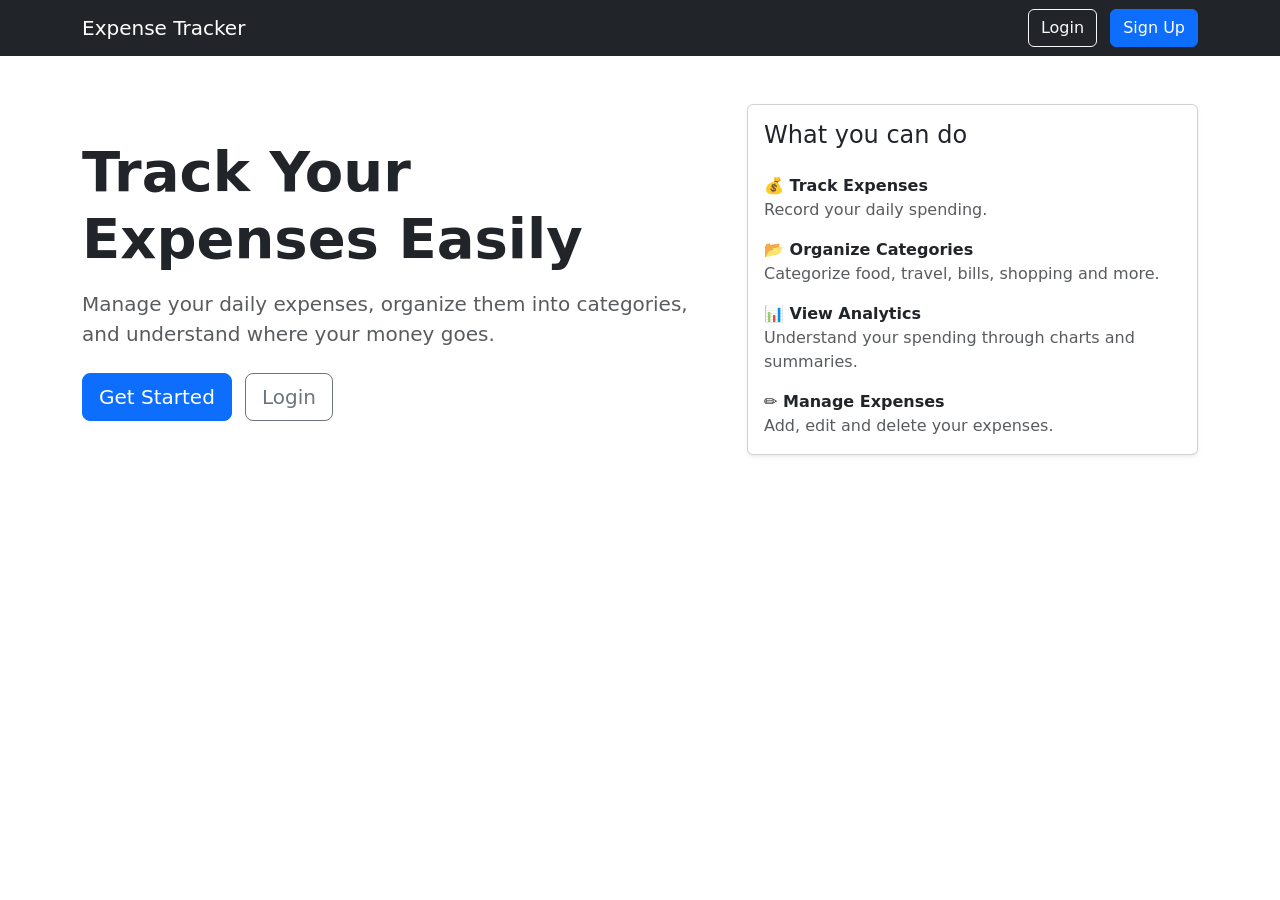
==== templates/index.html @ 5bdf1053 "Initial expense tracker application" ====
<!DOCTYPE html>
<html lang="en">

<head>

    <meta charset="UTF-8">

    <meta
        name="viewport"
        content="width=device-width, initial-scale=1.0"
    >

    <title>Personal Expense Tracker</title>

    <link
        href="https://cdn.jsdelivr.net/npm/bootstrap@5.3.3/dist/css/bootstrap.min.css"
        rel="stylesheet"
    >

</head>

<body>

    <!-- Navigation -->

    <nav class="navbar navbar-dark bg-dark">

        <div class="container">

            <a class="navbar-brand" href="/">
                Expense Tracker
            </a>

            <div>

                <a
                    href="/login"
                    class="btn btn-outline-light me-2"
                >
                    Login
                </a>

                <a
                    href="/signup"
                    class="btn btn-primary"
                >
                    Sign Up
                </a>

            </div>

        </div>

    </nav>


    <!-- Hero Section -->

    <div class="container">

        <div class="row align-items-center min-vh-75 py-5">

            <div class="col-md-7">

                <h1 class="display-4 fw-bold">
                    Track Your Expenses Easily
                </h1>

                <p class="lead text-muted mt-3">
                    Manage your daily expenses, organize them
                    into categories, and understand where your
                    money goes.
                </p>

                <div class="mt-4">

                    <a
                        href="/signup"
                        class="btn btn-primary btn-lg me-2"
                    >
                        Get Started
                    </a>

                    <a
                        href="/login"
                        class="btn btn-outline-secondary btn-lg"
                    >
                        Login
                    </a>

                </div>

            </div>


            <!-- Features -->

            <div class="col-md-5 mt-5 mt-md-0">

                <div class="card shadow-sm">

                    <div class="card-body">

                        <h4 class="mb-4">
                            What you can do
                        </h4>

                        <div class="mb-3">
                            <strong>💰 Track Expenses</strong>
                            <p class="text-muted mb-0">
                                Record your daily spending.
                            </p>
                        </div>

                        <div class="mb-3">
                            <strong>📂 Organize Categories</strong>
                            <p class="text-muted mb-0">
                                Categorize food, travel, bills,
                                shopping and more.
                            </p>
                        </div>

                        <div class="mb-3">
                            <strong>📊 View Analytics</strong>
                            <p class="text-muted mb-0">
                                Understand your spending through
                                charts and summaries.
                            </p>
                        </div>

                        <div>
                            <strong>✏️ Manage Expenses</strong>
                            <p class="text-muted mb-0">
                                Add, edit and delete your expenses.
                            </p>
                        </div>

                    </div>

                </div>

            </div>

        </div>

    </div>

</body>

</html>
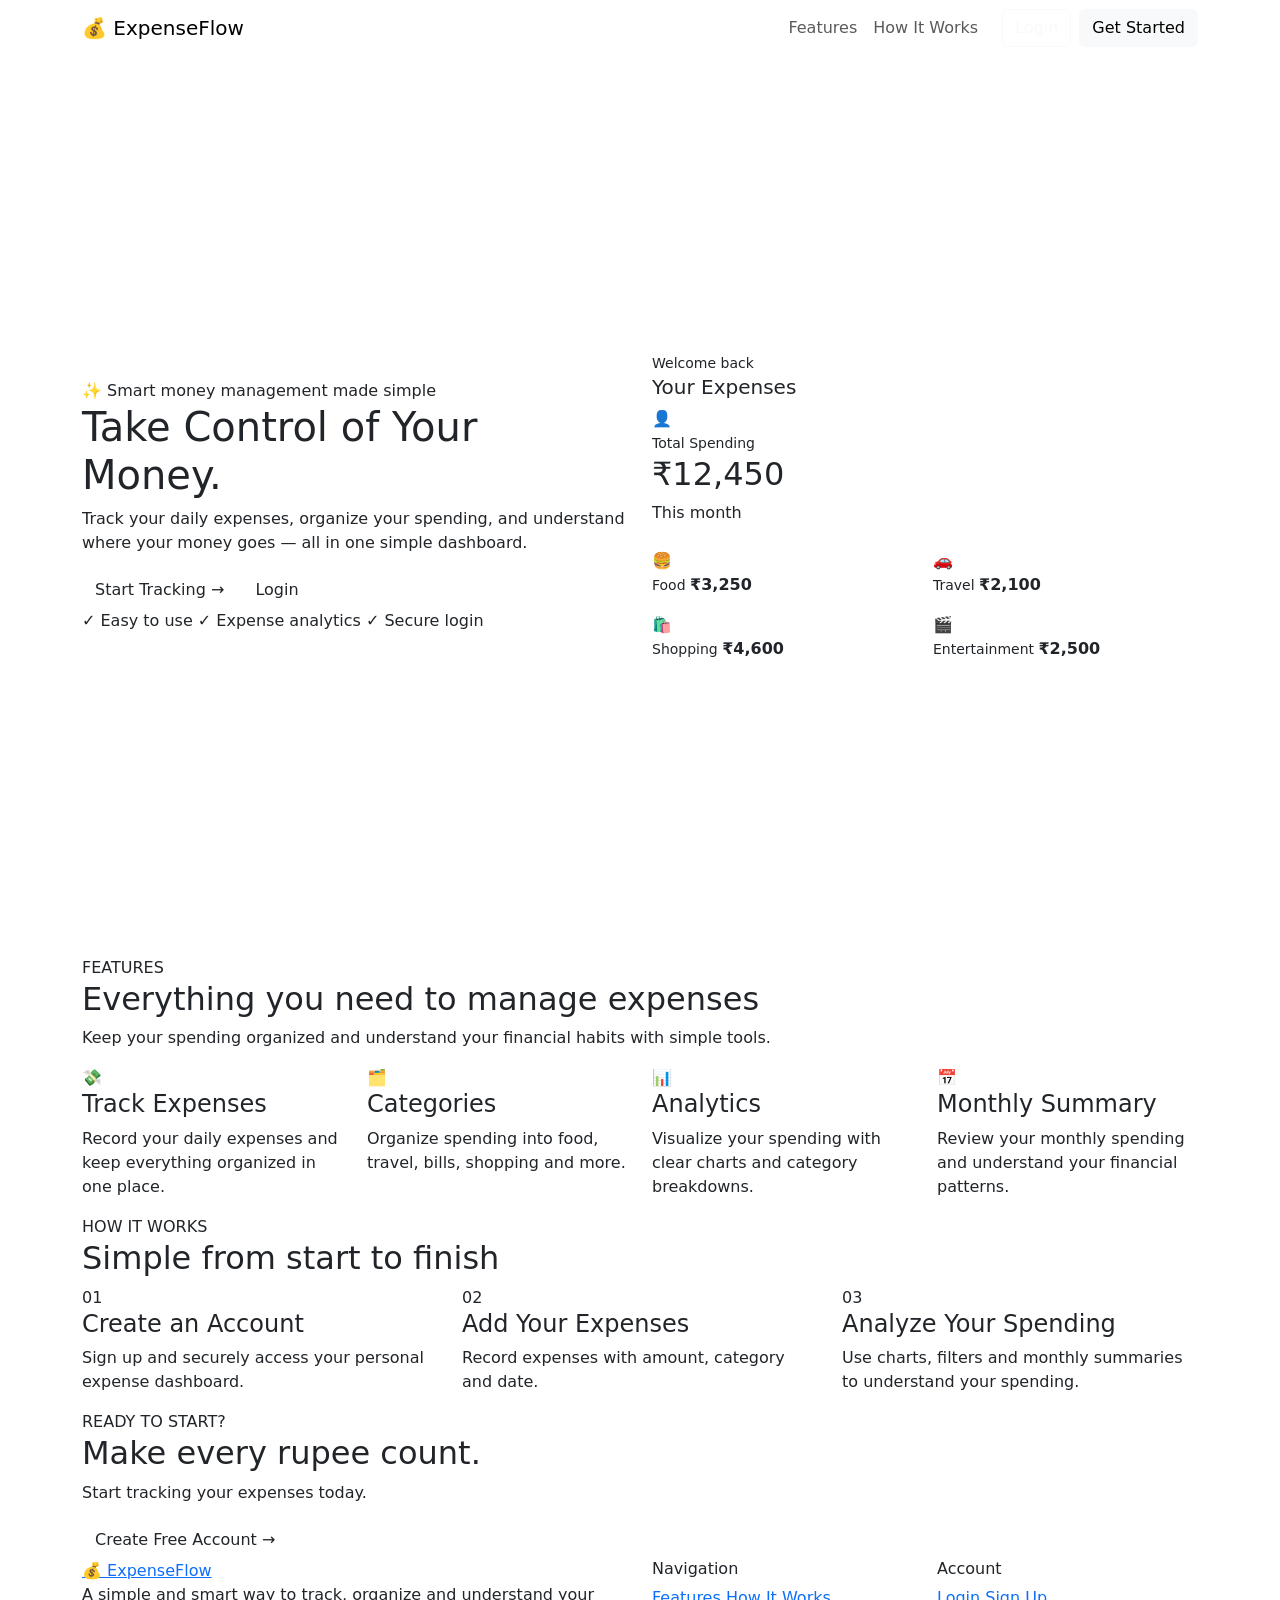
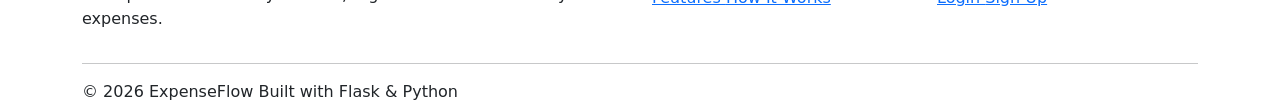
==== commit b0ee2257: "Finalize ExpenseFlow project for submission" ====
--- a/templates/index.html
+++ b/templates/index.html
@@ -10,140 +10,720 @@
         content="width=device-width, initial-scale=1.0"
     >
 
-    <title>Personal Expense Tracker</title>
-
+    <title>ExpenseFlow | Personal Expense Tracker</title>
+
+    <!-- Bootstrap -->
     <link
         href="https://cdn.jsdelivr.net/npm/bootstrap@5.3.3/dist/css/bootstrap.min.css"
         rel="stylesheet"
     >
 
+    <!-- Custom CSS -->
+    <link
+        rel="stylesheet"
+        href="{{ url_for('static', filename='css/style.css') }}"
+    >
+
 </head>
 
-<body>
-
-    <!-- Navigation -->
-
-    <nav class="navbar navbar-dark bg-dark">
+
+<body class="home-page">
+
+
+    <!-- =========================================
+         NAVBAR
+    ========================================== -->
+
+    <nav class="navbar navbar-expand-lg home-navbar">
 
         <div class="container">
 
-            <a class="navbar-brand" href="/">
-                Expense Tracker
+            <a
+                class="navbar-brand home-brand"
+                href="/"
+            >
+                <span class="brand-icon">💰</span>
+                ExpenseFlow
             </a>
 
-            <div>
-
-                <a
-                    href="/login"
-                    class="btn btn-outline-light me-2"
-                >
-                    Login
-                </a>
+
+            <button
+                class="navbar-toggler"
+                type="button"
+                data-bs-toggle="collapse"
+                data-bs-target="#mainNavbar"
+            >
+                <span class="navbar-toggler-icon"></span>
+            </button>
+
+
+            <div
+                class="collapse navbar-collapse"
+                id="mainNavbar"
+            >
+
+                <ul class="navbar-nav ms-auto align-items-lg-center">
+
+                    <li class="nav-item">
+                        <a
+                            class="nav-link"
+                            href="#features"
+                        >
+                            Features
+                        </a>
+                    </li>
+
+                    <li class="nav-item">
+                        <a
+                            class="nav-link"
+                            href="#how-it-works"
+                        >
+                            How It Works
+                        </a>
+                    </li>
+
+                    <li class="nav-item ms-lg-3">
+
+                        <a
+                            href="/login"
+                            class="btn btn-outline-light nav-login"
+                        >
+                            Login
+                        </a>
+
+                    </li>
+
+                    <li class="nav-item ms-lg-2">
+
+                        <a
+                            href="/signup"
+                            class="btn btn-light nav-signup"
+                        >
+                            Get Started
+                        </a>
+
+                    </li>
+
+                </ul>
+
+            </div>
+
+        </div>
+
+    </nav>
+
+
+    <!-- =========================================
+         HERO SECTION
+    ========================================== -->
+
+    <section class="hero-section">
+
+        <div class="container">
+
+            <div class="row align-items-center min-vh-100">
+
+
+                <!-- Hero Text -->
+
+                <div class="col-lg-6">
+
+                    <div class="hero-badge">
+                        ✨ Smart money management made simple
+                    </div>
+
+
+                    <h1 class="hero-title">
+
+                        Take Control
+                        <span>of Your Money.</span>
+
+                    </h1>
+
+
+                    <p class="hero-text">
+
+                        Track your daily expenses, organize your
+                        spending, and understand where your money
+                        goes — all in one simple dashboard.
+
+                    </p>
+
+
+                    <div class="hero-buttons">
+
+                        <a
+                            href="/signup"
+                            class="btn hero-primary-btn"
+                        >
+                            Start Tracking
+                            <span>→</span>
+                        </a>
+
+
+                        <a
+                            href="/login"
+                            class="btn hero-secondary-btn"
+                        >
+                            Login
+                        </a>
+
+                    </div>
+
+
+                    <div class="hero-trust">
+
+                        <span>✓ Easy to use</span>
+
+                        <span>✓ Expense analytics</span>
+
+                        <span>✓ Secure login</span>
+
+                    </div>
+
+                </div>
+
+
+                <!-- Dashboard Preview -->
+
+                <div class="col-lg-6 mt-5 mt-lg-0">
+
+                    <div class="dashboard-preview">
+
+
+                        <!-- Preview Header -->
+
+                        <div class="preview-header">
+
+                            <div>
+
+                                <small>
+                                    Welcome back
+                                </small>
+
+                                <h5>
+                                    Your Expenses
+                                </h5>
+
+                            </div>
+
+                            <div class="preview-avatar">
+                                👤
+                            </div>
+
+                        </div>
+
+
+                        <!-- Preview Total -->
+
+                        <div class="preview-total">
+
+                            <small>
+                                Total Spending
+                            </small>
+
+                            <h2>
+                                ₹12,450
+                            </h2>
+
+                            <span>
+                                This month
+                            </span>
+
+                        </div>
+
+
+                        <!-- Mini Stats -->
+
+                        <div class="row g-3 mt-2">
+
+                            <div class="col-6">
+
+                                <div class="preview-stat">
+
+                                    <span>🍔</span>
+
+                                    <div>
+
+                                        <small>
+                                            Food
+                                        </small>
+
+                                        <strong>
+                                            ₹3,250
+                                        </strong>
+
+                                    </div>
+
+                                </div>
+
+                            </div>
+
+
+                            <div class="col-6">
+
+                                <div class="preview-stat">
+
+                                    <span>🚗</span>
+
+                                    <div>
+
+                                        <small>
+                                            Travel
+                                        </small>
+
+                                        <strong>
+                                            ₹2,100
+                                        </strong>
+
+                                    </div>
+
+                                </div>
+
+                            </div>
+
+
+                            <div class="col-6">
+
+                                <div class="preview-stat">
+
+                                    <span>🛍️</span>
+
+                                    <div>
+
+                                        <small>
+                                            Shopping
+                                        </small>
+
+                                        <strong>
+                                            ₹4,600
+                                        </strong>
+
+                                    </div>
+
+                                </div>
+
+                            </div>
+
+
+                            <div class="col-6">
+
+                                <div class="preview-stat">
+
+                                    <span>🎬</span>
+
+                                    <div>
+
+                                        <small>
+                                            Entertainment
+                                        </small>
+
+                                        <strong>
+                                            ₹2,500
+                                        </strong>
+
+                                    </div>
+
+                                </div>
+
+                            </div>
+
+                        </div>
+
+
+                        <!-- Preview Chart -->
+
+                        <div class="preview-chart">
+
+                            <div class="chart-line line-one"></div>
+
+                            <div class="chart-line line-two"></div>
+
+                            <div class="chart-line line-three"></div>
+
+                            <div class="chart-wave"></div>
+
+                        </div>
+
+                    </div>
+
+                </div>
+
+            </div>
+
+        </div>
+
+    </section>
+
+
+    <!-- =========================================
+         FEATURES
+    ========================================== -->
+
+    <section
+        id="features"
+        class="features-section"
+    >
+
+        <div class="container">
+
+
+            <div class="section-heading">
+
+                <span>
+                    FEATURES
+                </span>
+
+                <h2>
+                    Everything you need to manage expenses
+                </h2>
+
+                <p>
+                    Keep your spending organized and understand
+                    your financial habits with simple tools.
+                </p>
+
+            </div>
+
+
+            <div class="row g-4">
+
+
+                <!-- Feature 1 -->
+
+                <div class="col-md-6 col-lg-3">
+
+                    <div class="feature-card">
+
+                        <div class="feature-icon">
+                            💸
+                        </div>
+
+                        <h4>
+                            Track Expenses
+                        </h4>
+
+                        <p>
+                            Record your daily expenses and keep
+                            everything organized in one place.
+                        </p>
+
+                    </div>
+
+                </div>
+
+
+                <!-- Feature 2 -->
+
+                <div class="col-md-6 col-lg-3">
+
+                    <div class="feature-card">
+
+                        <div class="feature-icon">
+                            🗂️
+                        </div>
+
+                        <h4>
+                            Categories
+                        </h4>
+
+                        <p>
+                            Organize spending into food, travel,
+                            bills, shopping and more.
+                        </p>
+
+                    </div>
+
+                </div>
+
+
+                <!-- Feature 3 -->
+
+                <div class="col-md-6 col-lg-3">
+
+                    <div class="feature-card">
+
+                        <div class="feature-icon">
+                            📊
+                        </div>
+
+                        <h4>
+                            Analytics
+                        </h4>
+
+                        <p>
+                            Visualize your spending with clear
+                            charts and category breakdowns.
+                        </p>
+
+                    </div>
+
+                </div>
+
+
+                <!-- Feature 4 -->
+
+                <div class="col-md-6 col-lg-3">
+
+                    <div class="feature-card">
+
+                        <div class="feature-icon">
+                            📅
+                        </div>
+
+                        <h4>
+                            Monthly Summary
+                        </h4>
+
+                        <p>
+                            Review your monthly spending and
+                            understand your financial patterns.
+                        </p>
+
+                    </div>
+
+                </div>
+
+
+            </div>
+
+        </div>
+
+    </section>
+
+
+    <!-- =========================================
+         HOW IT WORKS
+    ========================================== -->
+
+    <section
+        id="how-it-works"
+        class="how-section"
+    >
+
+        <div class="container">
+
+
+            <div class="section-heading">
+
+                <span>
+                    HOW IT WORKS
+                </span>
+
+                <h2>
+                    Simple from start to finish
+                </h2>
+
+            </div>
+
+
+            <div class="row g-4">
+
+
+                <div class="col-md-4">
+
+                    <div class="step-card">
+
+                        <div class="step-number">
+                            01
+                        </div>
+
+                        <h4>
+                            Create an Account
+                        </h4>
+
+                        <p>
+                            Sign up and securely access your
+                            personal expense dashboard.
+                        </p>
+
+                    </div>
+
+                </div>
+
+
+                <div class="col-md-4">
+
+                    <div class="step-card">
+
+                        <div class="step-number">
+                            02
+                        </div>
+
+                        <h4>
+                            Add Your Expenses
+                        </h4>
+
+                        <p>
+                            Record expenses with amount,
+                            category and date.
+                        </p>
+
+                    </div>
+
+                </div>
+
+
+                <div class="col-md-4">
+
+                    <div class="step-card">
+
+                        <div class="step-number">
+                            03
+                        </div>
+
+                        <h4>
+                            Analyze Your Spending
+                        </h4>
+
+                        <p>
+                            Use charts, filters and monthly
+                            summaries to understand your spending.
+                        </p>
+
+                    </div>
+
+                </div>
+
+
+            </div>
+
+        </div>
+
+    </section>
+
+
+    <!-- =========================================
+         CALL TO ACTION
+    ========================================== -->
+
+    <section class="cta-section">
+
+        <div class="container">
+
+            <div class="cta-card">
+
+                <div>
+
+                    <span class="cta-small">
+                        READY TO START?
+                    </span>
+
+                    <h2>
+                        Make every rupee count.
+                    </h2>
+
+                    <p>
+                        Start tracking your expenses today.
+                    </p>
+
+                </div>
+
 
                 <a
                     href="/signup"
-                    class="btn btn-primary"
+                    class="btn cta-btn"
                 >
-                    Sign Up
+                    Create Free Account →
                 </a>
 
             </div>
 
         </div>
 
-    </nav>
-
-
-    <!-- Hero Section -->
-
-    <div class="container">
-
-        <div class="row align-items-center min-vh-75 py-5">
-
-            <div class="col-md-7">
-
-                <h1 class="display-4 fw-bold">
-                    Track Your Expenses Easily
-                </h1>
-
-                <p class="lead text-muted mt-3">
-                    Manage your daily expenses, organize them
-                    into categories, and understand where your
-                    money goes.
-                </p>
-
-                <div class="mt-4">
+    </section>
+
+
+    <!-- =========================================
+         FOOTER
+    ========================================== -->
+
+    <footer class="site-footer">
+
+        <div class="container">
+
+            <div class="row g-4">
+
+
+                <div class="col-md-6">
 
                     <a
-                        href="/signup"
-                        class="btn btn-primary btn-lg me-2"
+                        href="/"
+                        class="footer-brand"
                     >
-                        Get Started
+                        💰 ExpenseFlow
                     </a>
 
-                    <a
-                        href="/login"
-                        class="btn btn-outline-secondary btn-lg"
-                    >
+                    <p>
+                        A simple and smart way to track,
+                        organize and understand your expenses.
+                    </p>
+
+                </div>
+
+
+                <div class="col-md-3">
+
+                    <h6>
+                        Navigation
+                    </h6>
+
+                    <a href="#features">
+                        Features
+                    </a>
+
+                    <a href="#how-it-works">
+                        How It Works
+                    </a>
+
+                </div>
+
+
+                <div class="col-md-3">
+
+                    <h6>
+                        Account
+                    </h6>
+
+                    <a href="/login">
                         Login
                     </a>
 
-                </div>
-
-            </div>
-
-
-            <!-- Features -->
-
-            <div class="col-md-5 mt-5 mt-md-0">
-
-                <div class="card shadow-sm">
-
-                    <div class="card-body">
-
-                        <h4 class="mb-4">
-                            What you can do
-                        </h4>
-
-                        <div class="mb-3">
-                            <strong>💰 Track Expenses</strong>
-                            <p class="text-muted mb-0">
-                                Record your daily spending.
-                            </p>
-                        </div>
-
-                        <div class="mb-3">
-                            <strong>📂 Organize Categories</strong>
-                            <p class="text-muted mb-0">
-                                Categorize food, travel, bills,
-                                shopping and more.
-                            </p>
-                        </div>
-
-                        <div class="mb-3">
-                            <strong>📊 View Analytics</strong>
-                            <p class="text-muted mb-0">
-                                Understand your spending through
-                                charts and summaries.
-                            </p>
-                        </div>
-
-                        <div>
-                            <strong>✏️ Manage Expenses</strong>
-                            <p class="text-muted mb-0">
-                                Add, edit and delete your expenses.
-                            </p>
-                        </div>
-
-                    </div>
-
-                </div>
+                    <a href="/signup">
+                        Sign Up
+                    </a>
+
+                </div>
+
+
+            </div>
+
+
+            <hr>
+
+
+            <div class="footer-bottom">
+
+                <span>
+                    © 2026 ExpenseFlow
+                </span>
+
+                <span>
+                    Built with Flask & Python
+                </span>
 
             </div>
 
         </div>
 
-    </div>
+    </footer>
+
+
+    <!-- Bootstrap JS -->
+
+    <script
+        src="https://cdn.jsdelivr.net/npm/bootstrap@5.3.3/dist/js/bootstrap.bundle.min.js"
+    ></script>
 
 </body>
 
